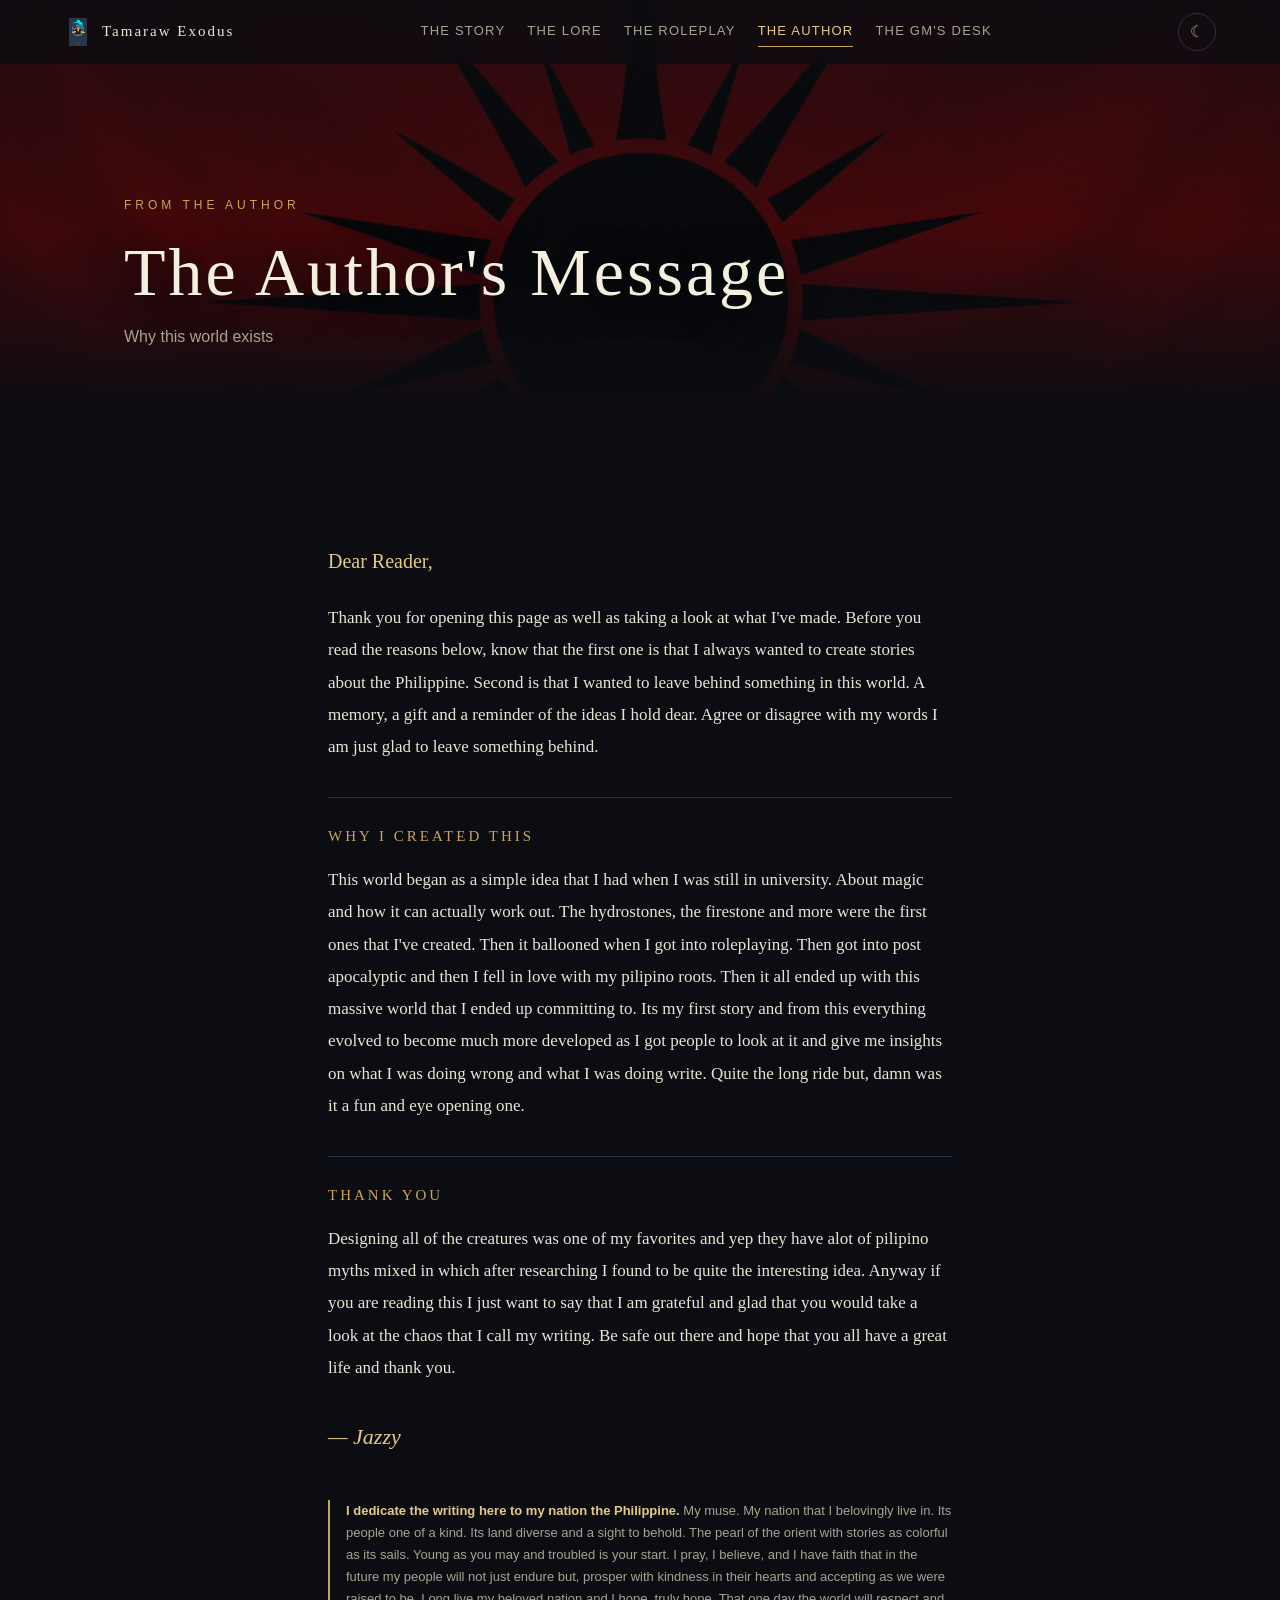
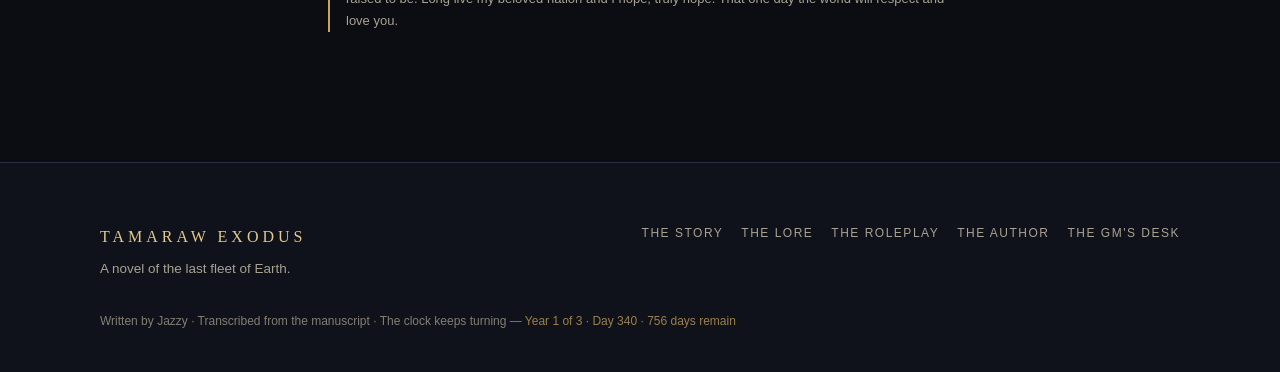
==== Roleplay application/author.html @ 1ed72dfd "Initial commit: Tamaraw Exodus website Static site with story reader (60 chapters), lore, roleplay, " ====
<!DOCTYPE html>
<html lang="en">
<head>
<meta charset="UTF-8">
<meta name="viewport" content="width=device-width, initial-scale=1.0">
<title>The Author's Message — Tamaraw Exodus</title>
<meta name="description" content="A message from the author of Tamaraw Exodus — why this world was created, and a thank-you to everyone who reads it.">
<link rel="icon" href="assets/img/cover.jpg">
<link rel="stylesheet" href="styles.css">
<script>try{if(localStorage.getItem('tx-theme')==='light')document.documentElement.setAttribute('data-theme','light')}catch(e){}</script>
</head>
<body>

<!-- ===================== NAV ===================== -->
<header class="site-nav" id="siteNav">
  <div class="nav-inner">
    <a class="brand" href="index.html">
      <img src="assets/img/cover.jpg" alt="" class="brand-mark">
      <span class="brand-name">Tamaraw&nbsp;Exodus</span>
    </a>
    <nav class="nav-links" id="navLinks" aria-label="Sections">
      <a href="story.html">The Story</a>
      <a href="lore.html">The Lore</a>
      <a href="rp.html">The Roleplay</a>
      <a href="author.html">The Author</a>
      <a href="gm.html">The GM's Desk</a>
    </nav>
    <div class="nav-controls">
      <button class="theme-btn" id="themeToggle" aria-label="Switch to light mode" title="Toggle light / dark">☾</button>
      <button class="nav-toggle" id="navToggle" aria-label="Toggle menu" aria-expanded="false">☰</button>
    </div>
  </div>
</header>

<!-- ===================== PAGE HERO ===================== -->
<section class="page-hero" id="top">
  <div class="page-bg" style="background-image:url('assets/img/concept-03.jpg')"></div>
  <div class="page-shade"></div>
  <div class="page-hero-inner">
    <p class="eyebrow reveal">From the author</p>
    <h1 class="page-title reveal">The Author's Message</h1>
    <p class="page-sub reveal">
      Why this world exists 
    </p>
  </div>
</section>

<!-- ===================== LETTER ===================== -->
<section class="section" id="letter">
  <div class="container">
    <div class="letter reveal">
      <p class="letter-greeting">Dear Reader,</p>

      <p class="letter-body">
        Thank you for opening this page as well as taking a look at what I've made. Before you read
        the reasons below, know that the first one is that I always wanted to create stories about the Philippine. 
		
		Second is that I wanted to leave behind something in this world. A memory, a gift and a reminder of the ideas
		I hold dear. 
		
		Agree or disagree with my words I am just glad to leave something behind. 
      </p>

      <h3 class="letter-heading">Why I Created This</h3>
      <p class="letter-body">
        This world began as a simple idea that I had when I was still in university. 	
		About magic and how it can actually work out. The hydrostones, the firestone and more were the first ones that I've created.
		Then it ballooned when I got into roleplaying. Then got into post apocalyptic and then I fell in love with my pilipino roots.
		Then it all ended up with this massive world that I ended up committing to. 
		
		Its my first story and from this everything evolved to become much more developed as I got people to look at it and give me insights
		on what I was doing wrong and what I was doing write. Quite the long ride but, damn was it a fun and eye opening one.
      </p>

      <h3 class="letter-heading">Thank You</h3>
      <p class="letter-body">
        Designing all of the creatures was one of my favorites and yep they have alot of pilipino myths mixed in which after researching
		I found to be quite the interesting idea. Anyway if you are reading this I just want to say that I am grateful and glad that you 
		would take a look at the chaos that I call my writing. Be safe out there and hope that you all have a great life and thank you. 
      </p>

      <p class="letter-sign">— Jazzy</p>

      <p class="letter-note">
        <strong>I dedicate the writing here to my nation the Philippine.</strong> My muse.
        My nation that I belovingly live in. Its people one of a kind. Its land diverse and 
		a sight to behold. The pearl of the orient with stories as colorful as its sails. 
		Young as you may and troubled is your start. I pray, I believe, and I have faith that 
		in the future my people will not just endure but, prosper with kindness in their hearts
		and accepting as we were raised to be. 
		
		Long live my beloved nation and I hope, truly hope. That one day the world will respect 
		and love you.
      </p>
    </div>
  </div>
</section>

<!-- ===================== FOOTER ===================== -->
<footer class="site-footer">
  <div class="container">
    <div class="footer-inner">
      <div>
        <p class="footer-brand">TAMARAW EXODUS</p>
        <p>A novel of the last fleet of Earth.</p>
      </div>
      <nav class="footer-nav" aria-label="Footer">
        <a href="story.html">The Story</a>
        <a href="lore.html">The Lore</a>
        <a href="rp.html">The Roleplay</a>
        <a href="author.html">The Author</a>
      <a href="gm.html">The GM's Desk</a>
      </nav>
    </div>
    <p class="footer-note">
      Written by Jazzy · Transcribed from the manuscript · The clock keeps turning —
      <span id="clockFoot">—</span>
    </p>
  </div>
</footer>

<script src="app.js"></script>
</body>
</html>
---- Roleplay application/styles.css ----
/* ============================================================
   TAMARAW EXODUS — showcase styles
   Dark cinematic theme. Serif display + system sans body.
   ============================================================ */

:root {
  --bg:        #0b0d12;
  --bg-soft:   #0f121a;
  --panel:     #141823;
  --panel-2:   #1a1f2c;
  --line:      #2a3142;
  --ink:       #e9e4d6;
  --ink-dim:   #a8a292;
  --gold:      #c8a45c;
  --gold-bright: #e3c98a;
  --teal:      #5b9d93;
  --ember:     #c06a44;
  --serif: "Georgia", "Palatino Linotype", "Times New Roman", serif;
  --sans: -apple-system, "Segoe UI", Roboto, Helvetica, Arial, sans-serif;
  --nav-h: 64px;
}

* { margin: 0; padding: 0; box-sizing: border-box; }

html { scroll-behavior: smooth; }

body {
  background: var(--bg);
  color: var(--ink);
  font-family: var(--sans);
  line-height: 1.7;
  -webkit-font-smoothing: antialiased;
  overflow-x: hidden;
}

img { display: block; max-width: 100%; }

a { color: inherit; text-decoration: none; }

::selection { background: var(--gold); color: #0b0d12; }

/* ---------------- nav ---------------- */
.site-nav {
  position: fixed;
  inset: 0 0 auto 0;
  height: var(--nav-h);
  z-index: 50;
  background: rgba(11, 13, 18, 0.72);
  backdrop-filter: blur(10px);
  -webkit-backdrop-filter: blur(10px);
  border-bottom: 1px solid transparent;
  transition: background .3s, border-color .3s;
}
.site-nav.scrolled {
  background: rgba(11, 13, 18, 0.92);
  border-bottom-color: var(--line);
}
.nav-inner {
  max-width: 1200px;
  margin: 0 auto;
  height: 100%;
  padding: 0 24px;
  display: flex;
  align-items: center;
  justify-content: space-between;
  gap: 16px;
}
.brand {
  display: flex;
  align-items: center;
  gap: 10px;
  font-family: var(--serif);
  letter-spacing: 2px;
  font-size: 15px;
  color: var(--ink);
}
.brand-mark { width: 28px; height: 28px; object-fit: contain; opacity: .9; }
.nav-links {
  display: flex;
  gap: 22px;
  align-items: center;
}
.nav-links a {
  font-size: 13px;
  letter-spacing: 1.2px;
  text-transform: uppercase;
  color: var(--ink-dim);
  transition: color .2s;
  padding: 4px 0;
  border-bottom: 1px solid transparent;
}
.nav-links a:hover { color: var(--gold-bright); }
.nav-links a.active { color: var(--gold-bright); border-bottom-color: var(--gold); }
.nav-toggle {
  display: none;
  background: none;
  border: 1px solid var(--line);
  color: var(--ink);
  font-size: 18px;
  padding: 6px 12px;
  border-radius: 6px;
  cursor: pointer;
}
.nav-controls {
  display: flex;
  align-items: center;
  gap: 10px;
}
.theme-btn {
  background: none;
  border: 1px solid var(--line);
  color: var(--ink-dim);
  border-radius: 50%;
  width: 38px;
  height: 38px;
  font-size: 16px;
  line-height: 1;
  cursor: pointer;
  display: flex;
  align-items: center;
  justify-content: center;
  transition: border-color .2s, color .2s, transform .2s;
}
.theme-btn:hover { border-color: var(--gold); color: var(--gold-bright); transform: rotate(20deg); }

/* ---------------- hero ---------------- */
.hero {
  position: relative;
  min-height: 100vh;
  display: flex;
  align-items: center;
  overflow: hidden;
}
.hero-bg {
  position: absolute;
  inset: 0;
  background-size: cover;
  background-position: center 30%;
  transform: scale(1.05);
  animation: heroZoom 24s ease-out forwards;
}
@keyframes heroZoom { to { transform: scale(1); } }
.hero-shade {
  position: absolute;
  inset: 0;
  background:
    linear-gradient(180deg, rgba(11,13,18,.55) 0%, rgba(11,13,18,.62) 40%, var(--bg) 96%),
    radial-gradient(1200px 600px at 50% 110%, rgba(200,164,92,.16), transparent 70%);
}
.hero-inner {
  position: relative;
  z-index: 2;
  max-width: 820px;
  margin: 0 auto;
  padding: calc(var(--nav-h) + 40px) 24px 80px;
  text-align: center;
}
.eyebrow {
  font-size: 12px;
  letter-spacing: 4px;
  text-transform: uppercase;
  color: var(--gold);
  margin-bottom: 22px;
}
.hero-title {
  font-family: var(--serif);
  font-weight: 400;
  font-size: clamp(44px, 9vw, 96px);
  line-height: 1.02;
  letter-spacing: 6px;
  color: #f4efdf;
  text-shadow: 0 4px 40px rgba(0,0,0,.6);
}
.hero-title em {
  font-style: italic;
  color: var(--gold-bright);
  letter-spacing: 2px;
}
.hero-sub {
  margin: 26px auto 0;
  max-width: 640px;
  color: var(--ink-dim);
  font-size: 16px;
}
.world-clock {
  margin: 34px auto 0;
  display: inline-flex;
  align-items: baseline;
  gap: 12px;
  padding: 10px 18px;
  border: 1px solid var(--line);
  border-radius: 999px;
  background: rgba(20, 24, 35, .55);
  backdrop-filter: blur(6px);
  -webkit-backdrop-filter: blur(6px);
}
.clock-label {
  font-size: 11px;
  letter-spacing: 2.5px;
  text-transform: uppercase;
  color: var(--ink-dim);
}
.clock-read {
  font-family: var(--serif);
  font-size: 15px;
  color: var(--gold-bright);
  letter-spacing: 1px;
}
.hero-actions {
  margin-top: 36px;
  display: flex;
  gap: 14px;
  justify-content: center;
  flex-wrap: wrap;
}
.btn {
  display: inline-block;
  padding: 13px 28px;
  font-size: 13px;
  letter-spacing: 2px;
  text-transform: uppercase;
  border-radius: 4px;
  transition: transform .2s, background .2s, color .2s;
}
.btn:hover { transform: translateY(-2px); }
.btn-gold {
  background: var(--gold);
  color: #14100a;
}
.btn-gold:hover { background: var(--gold-bright); }
.btn-ghost {
  border: 1px solid var(--line);
  color: var(--ink);
}
.btn-ghost:hover { border-color: var(--gold); color: var(--gold-bright); }
.hero-scroll {
  position: absolute;
  bottom: 22px;
  left: 50%;
  transform: translateX(-50%);
  z-index: 2;
  color: var(--ink-dim);
  font-size: 22px;
  animation: bob 2.4s ease-in-out infinite;
}
@keyframes bob { 0%,100% { transform: translate(-50%,0); } 50% { transform: translate(-50%,8px); } }

/* ---------------- page hero (inner pages) ---------------- */
.page-hero {
  position: relative;
  min-height: 46vh;
  display: flex;
  align-items: flex-end;
  padding-top: var(--nav-h);
  overflow: hidden;
}
.page-bg {
  position: absolute;
  inset: 0;
  background-size: cover;
  background-position: center 30%;
  transform: scale(1.05);
  animation: heroZoom 18s ease-out forwards;
}
.page-shade {
  position: absolute;
  inset: 0;
  background: linear-gradient(180deg, rgba(11,13,18,.78) 0%, rgba(11,13,18,.55) 55%, var(--bg) 100%);
}
.page-hero-inner {
  position: relative;
  z-index: 2;
  width: 100%;
  max-width: 1080px;
  margin: 0 auto;
  padding: 60px 24px 64px;
}
.page-title {
  font-family: var(--serif);
  font-weight: 400;
  font-size: clamp(40px, 6.5vw, 68px);
  line-height: 1.05;
  letter-spacing: 3px;
  color: #f4efdf;
  text-shadow: 0 4px 40px rgba(0,0,0,.6);
}
.page-sub {
  margin-top: 14px;
  max-width: 660px;
  color: var(--ink-dim);
  font-size: 16px;
}
.page-sub em { color: var(--gold-bright); font-style: italic; }
.page-hero .world-clock { margin-top: 22px; }

/* ---------------- doorway cards (home) ---------------- */
.door-grid {
  display: grid;
  grid-template-columns: repeat(auto-fit, minmax(260px, 1fr));
  gap: 22px;
}
.door {
  display: flex;
  flex-direction: column;
  background: linear-gradient(180deg, var(--panel), var(--panel-2));
  border: 1px solid var(--line);
  border-radius: 12px;
  padding: 34px 30px;
  transition: transform .25s, border-color .25s, box-shadow .25s;
}
.door:hover {
  transform: translateY(-6px);
  border-color: rgba(200,164,92,.5);
  box-shadow: 0 22px 50px rgba(0,0,0,.5);
}
.door-tag {
  font-size: 11px;
  letter-spacing: 3px;
  text-transform: uppercase;
  color: var(--teal);
}
.door h3 {
  font-family: var(--serif);
  font-weight: 400;
  font-size: 28px;
  color: var(--gold-bright);
  margin: 10px 0 12px;
}
.door p {
  color: var(--ink-dim);
  font-size: 14.5px;
  margin-bottom: 22px;
}
.door p em { color: var(--gold-bright); font-style: italic; }
.door-cta {
  margin-top: auto;
  font-size: 12px;
  letter-spacing: 2px;
  text-transform: uppercase;
  color: var(--gold);
  transition: color .2s;
}
.door:hover .door-cta { color: var(--gold-bright); }

/* in-lore link to the story page */
.era-link {
  color: var(--gold-bright);
  text-decoration: underline;
  text-underline-offset: 3px;
}
.era-link:hover { color: var(--gold); }

/* ---------------- home: about the world ---------------- */
.about-grid {
  display: grid;
  grid-template-columns: 1.2fr 1fr;
  gap: 44px;
  align-items: center;
}
.about-quote {
  margin: 0;
  padding: 26px 28px;
  border-left: 3px solid var(--gold);
  background: rgba(200, 164, 92, .07);
  border-radius: 0 10px 10px 0;
  font-family: var(--serif);
  font-style: italic;
  font-size: 16px;
  color: var(--ink);
}
.about-quote p { margin-bottom: 12px; }
.about-quote cite {
  display: block;
  font-style: normal;
  font-size: 12px;
  letter-spacing: 1.5px;
  text-transform: uppercase;
  color: var(--ink-dim);
}
@media (max-width: 860px) {
  .about-grid { grid-template-columns: 1fr; }
}

/* ---------------- author letter ---------------- */
.letter {
  max-width: 640px;
  margin: 0 auto;
  padding: 20px 8px;
}
.letter-greeting {
  font-family: var(--serif);
  font-size: 20px;
  color: var(--gold-bright);
  margin-bottom: 24px;
}
.letter-body {
  font-family: var(--serif);
  font-size: 17px;
  line-height: 1.9;
  color: var(--ink);
  margin-bottom: 20px;
}
.letter-heading {
  font-family: var(--serif);
  font-weight: 400;
  font-size: 15px;
  letter-spacing: 3px;
  text-transform: uppercase;
  color: var(--gold);
  margin: 34px 0 14px;
  padding-top: 26px;
  border-top: 1px solid var(--line);
}
.letter-sign {
  font-family: var(--serif);
  font-style: italic;
  font-size: 22px;
  color: var(--gold-bright);
  margin-top: 34px;
}
.letter-note {
  margin-top: 44px;
  font-size: 13px;
  color: var(--ink-dim);
  border-left: 2px solid var(--gold);
  padding-left: 16px;
}
.letter-note strong { color: var(--gold-bright); }
.letter-note code {
  font-family: ui-monospace, "Cascadia Code", Consolas, monospace;
  font-size: 12.5px;
  background: rgba(200, 164, 92, .12);
  border: 1px solid rgba(200, 164, 92, .25);
  border-radius: 4px;
  padding: 1px 6px;
  color: var(--gold-bright);
}

/* home: author teaser strip */
.author-strip {
  display: flex;
  align-items: center;
  justify-content: center;
  gap: 16px;
  flex-wrap: wrap;
  text-align: center;
  padding: 14px 6px;
}
.author-strip-mark {
  font-size: 20px;
  color: var(--gold);
}
.author-strip-text {
  font-family: var(--serif);
  font-style: italic;
  font-size: 15.5px;
  color: var(--ink-dim);
}
.author-strip-link {
  font-size: 12px;
  letter-spacing: 2px;
  text-transform: uppercase;
  color: var(--gold-bright);
  border-bottom: 1px solid rgba(200, 164, 92, .4);
  padding-bottom: 2px;
  transition: color .2s, border-color .2s;
}
.author-strip-link:hover { color: var(--gold); border-color: var(--gold); }

/* ---------------- sections ---------------- */
.section {
  padding: 110px 24px;
}
.section-dark {
  background:
    linear-gradient(180deg, var(--bg) 0%, var(--bg-soft) 14%, var(--bg-soft) 86%, var(--bg) 100%);
  border-top: 1px solid var(--line);
  border-bottom: 1px solid var(--line);
}
.container {
  max-width: 1080px;
  margin: 0 auto;
}
.kicker {
  font-size: 12px;
  letter-spacing: 4px;
  text-transform: uppercase;
  color: var(--gold);
  margin-bottom: 14px;
}
.section-title {
  font-family: var(--serif);
  font-weight: 400;
  font-size: clamp(30px, 4.6vw, 46px);
  line-height: 1.15;
  color: #f2edde;
  margin-bottom: 20px;
}
.lead {
  color: var(--ink-dim);
  font-size: 16px;
  max-width: 720px;
  margin-bottom: 48px;
}
.lead em { color: var(--gold-bright); font-style: italic; }

.card-grid {
  display: grid;
  grid-template-columns: repeat(auto-fit, minmax(280px, 1fr));
  gap: 22px;
}
.card {
  background: linear-gradient(180deg, var(--panel), var(--panel-2));
  border: 1px solid var(--line);
  border-radius: 10px;
  padding: 30px 28px;
  transition: transform .25s, border-color .25s, box-shadow .25s;
}
.card:hover {
  transform: translateY(-4px);
  border-color: rgba(200,164,92,.45);
  box-shadow: 0 18px 40px rgba(0,0,0,.45);
}
.card h3 {
  font-family: var(--serif);
  font-weight: 400;
  font-size: 22px;
  color: var(--gold-bright);
  margin-bottom: 12px;
}
.card p { color: var(--ink-dim); font-size: 14.5px; }

/* ---------------- timeline ---------------- */
.timeline {
  position: relative;
  margin-top: 12px;
  padding-left: 34px;
  border-left: 1px solid var(--line);
  display: grid;
  gap: 40px;
}
.era {
  position: relative;
}
.era::before {
  content: "";
  position: absolute;
  left: -41px;
  top: 8px;
  width: 13px;
  height: 13px;
  border-radius: 50%;
  background: var(--bg);
  border: 2px solid var(--gold);
}
.era-head {
  display: flex;
  align-items: baseline;
  gap: 14px;
  flex-wrap: wrap;
  margin-bottom: 10px;
}
.era-tag {
  font-size: 11px;
  letter-spacing: 2px;
  text-transform: uppercase;
  color: var(--bg);
  background: var(--gold);
  border-radius: 3px;
  padding: 3px 9px;
}
.era-head h3 {
  font-family: var(--serif);
  font-weight: 400;
  font-size: 24px;
  color: #f2edde;
}
.era-date {
  font-size: 12px;
  letter-spacing: 1.5px;
  color: var(--ink-dim);
}
.era-body { color: var(--ink-dim); font-size: 15px; max-width: 760px; margin-bottom: 12px; }
.era-reaction {
  font-size: 13.5px;
  color: var(--ink-dim);
  padding: 7px 14px;
  border-left: 2px solid var(--teal);
  background: rgba(91, 157, 147, .08);
  border-radius: 0 6px 6px 0;
  max-width: 760px;
  margin-top: 6px;
}
.era-reaction strong { color: var(--teal); letter-spacing: 1px; text-transform: uppercase; font-size: 11.5px; }

/* ---------------- scenario ---------------- */
.scenario-picker {
  display: flex;
  gap: 10px;
  flex-wrap: wrap;
  margin-bottom: 26px;
}
.scenario-btn {
  font-family: var(--sans);
  font-size: 12.5px;
  letter-spacing: 1.6px;
  text-transform: uppercase;
  color: var(--ink-dim);
  background: var(--panel);
  border: 1px solid var(--line);
  border-radius: 999px;
  padding: 10px 22px;
  cursor: pointer;
  transition: all .2s;
}
.scenario-btn:hover { color: var(--gold-bright); border-color: var(--gold); }
.scenario-btn.active {
  color: #14100a;
  background: var(--gold);
  border-color: var(--gold);
}
.scenario-card {
  display: grid;
  grid-template-columns: 1.4fr 1fr;
  gap: 30px;
  align-items: start;
  background: linear-gradient(160deg, var(--panel), var(--panel-2));
  border: 1px solid var(--line);
  border-radius: 12px;
  padding: 36px;
  transition: opacity .25s;
}
.scenario-card.swapping { opacity: .35; }
.scenario-era {
  font-size: 11.5px;
  letter-spacing: 2.5px;
  text-transform: uppercase;
  color: var(--teal);
}
.scenario-state h3 {
  font-family: var(--serif);
  font-weight: 400;
  font-size: 28px;
  color: var(--gold-bright);
  margin: 6px 0 16px;
}
.scenario-state ul {
  list-style: none;
  display: grid;
  gap: 10px;
}
.scenario-state li {
  position: relative;
  padding-left: 20px;
  color: var(--ink-dim);
  font-size: 14.5px;
}
.scenario-state li::before {
  content: "◆";
  position: absolute;
  left: 0;
  top: 2px;
  font-size: 9px;
  color: var(--gold);
}
.scenario-note {
  font-family: var(--serif);
  font-style: italic;
  font-size: 15px;
  color: var(--ink);
  background: rgba(200, 164, 92, .07);
  border: 1px dashed rgba(200, 164, 92, .35);
  border-radius: 10px;
  padding: 20px;
}

/* ---------------- nations / maps ---------------- */
.map-figure {
  margin: 10px 0 46px;
}
.map-figure img {
  width: 100%;
  border-radius: 10px;
  border: 1px solid var(--line);
}
.map-figure figcaption {
  margin-top: 10px;
  font-size: 12.5px;
  letter-spacing: 1px;
  color: var(--ink-dim);
  font-style: italic;
}
.faction-emblem {
  width: 64px;
  height: 64px;
  object-fit: contain;
  margin-bottom: 16px;
  opacity: .92;
}
.faction-scale {
  margin-top: 14px;
  font-size: 12.5px !important;
  color: var(--teal) !important;
}
.faction-scale strong { letter-spacing: 1px; text-transform: uppercase; font-size: 11px; }

/* ---------------- characters ---------------- */
.char-grid {
  display: grid;
  grid-template-columns: repeat(auto-fit, minmax(240px, 1fr));
  gap: 22px;
}
.char-card {
  background: var(--panel);
  border: 1px solid var(--line);
  border-radius: 10px;
  overflow: hidden;
  transition: transform .25s, border-color .25s;
}
.char-card:hover { transform: translateY(-4px); border-color: rgba(200,164,92,.45); }
.char-card img { width: 100%; aspect-ratio: 16/10; object-fit: cover; }
.char-placeholder {
  width: 100%;
  aspect-ratio: 16/10;
  display: flex;
  align-items: center;
  justify-content: center;
  font-family: var(--serif);
  font-size: 64px;
  color: rgba(200, 164, 92, .5);
  background:
    radial-gradient(400px 200px at 50% 0%, rgba(200, 164, 92, .12), transparent 70%),
    var(--panel-2);
  border-bottom: 1px solid var(--line);
}
.char-card figcaption { padding: 20px 22px 24px; }
.char-card h3 {
  font-family: var(--serif);
  font-weight: 400;
  font-size: 19px;
  color: var(--gold-bright);
  margin-bottom: 8px;
}
.char-card p { color: var(--ink-dim); font-size: 13.5px; }

/* ---------------- mythos ---------------- */
.card.myth img {
  width: 100%;
  aspect-ratio: 4/3;
  object-fit: cover;
  border-radius: 6px;
  margin-bottom: 18px;
}

/* ---------------- gallery ---------------- */
.gallery {
  display: grid;
  grid-template-columns: repeat(auto-fill, minmax(200px, 1fr));
  gap: 14px;
}
.g-item {
  border: 1px solid var(--line);
  border-radius: 8px;
  overflow: hidden;
  background: none;
  padding: 0;
  cursor: zoom-in;
  transition: transform .2s, border-color .2s;
}
.g-item:hover { transform: scale(1.03); border-color: var(--gold); }
.g-item img { width: 100%; aspect-ratio: 4/3; object-fit: cover; }

/* ---------------- codex ---------------- */
.codex-intro {
  display: grid;
  grid-template-columns: 260px 1fr;
  gap: 34px;
  align-items: start;
  margin-bottom: 44px;
}
.codex-cover {
  width: 100%;
  border-radius: 8px;
  border: 1px solid var(--line);
  box-shadow: 0 24px 60px rgba(0,0,0,.55);
}
.codex-text p { color: var(--ink-dim); font-size: 15px; margin-bottom: 16px; }
.codex-note {
  border-left: 2px solid var(--gold);
  padding-left: 16px;
  font-size: 13.5px !important;
}
.codex-note strong { color: var(--gold-bright); }
.codex-grid { grid-template-columns: repeat(auto-fill, minmax(150px, 1fr)); }
.codex-grid .g-item img { aspect-ratio: 9/16; }

/* ---------------- chapters / reader ---------------- */
.reader-toolbar {
  display: flex;
  align-items: center;
  justify-content: center;
  gap: 12px;
  max-width: 760px;
  margin: 0 auto 18px;
  padding: 12px 18px;
  background: var(--panel);
  border: 1px solid var(--line);
  border-radius: 999px;
}
.reader-label {
  font-size: 11px;
  letter-spacing: 2px;
  text-transform: uppercase;
  color: var(--ink-dim);
  margin-right: 4px;
}
.font-btn {
  background: none;
  border: 1px solid var(--line);
  color: var(--ink);
  border-radius: 6px;
  padding: 4px 14px;
  cursor: pointer;
  font-family: var(--serif);
  font-size: 15px;
  transition: border-color .2s, color .2s;
}
.font-btn:hover { border-color: var(--gold); color: var(--gold-bright); }
.font-size {
  min-width: 46px;
  text-align: center;
  font-size: 13px;
  font-family: var(--serif);
  color: var(--gold-bright);
}
.chapter-selector {
  max-width: 760px;
  margin: 0 auto 26px;
  display: flex;
  align-items: center;
  gap: 12px;
  justify-content: center;
}
.cs-label {
  font-size: 11px;
  text-transform: uppercase;
  letter-spacing: 1.5px;
  color: var(--ink-dim);
  white-space: nowrap;
}
.cs-select {
  flex: 1;
  max-width: 400px;
  padding: 10px 14px;
  background: var(--panel);
  border: 1px solid var(--line);
  border-radius: 8px;
  color: var(--ink);
  font-size: 14px;
  font-family: var(--serif);
  cursor: pointer;
  transition: border-color .2s;
}
.cs-select:hover, .cs-select:focus {
  border-color: var(--gold);
  outline: none;
}
.cs-count {
  font-size: 12px;
  color: var(--ink-dim);
  white-space: nowrap;
}
[data-theme="light"] .cs-select { background: #fff; border-color: #d6cdb8; color: #2a2520; }
.chapters {
  display: grid;
  gap: 34px;
  max-width: 760px;
  margin: 0 auto;
  font-size: 17px;
}
.chapter-nav {
  max-width: 760px;
  margin: 26px auto 0;
  display: flex;
  gap: 14px;
}
.cn-btn {
  font-size: 12px;
  letter-spacing: 1.8px;
  text-transform: uppercase;
  background: var(--panel);
  border: 1px solid var(--line);
  color: var(--ink);
  border-radius: 8px;
  padding: 12px 22px;
  cursor: pointer;
  transition: all .2s;
}
.cn-btn:hover:not(:disabled) { border-color: var(--gold); color: var(--gold-bright); }
.cn-btn:disabled { opacity: .35; cursor: default; }
.cn-next { margin-left: auto; }
.chapter-head {
  border-bottom: 1px solid var(--line);
  padding-bottom: 18px;
  margin-bottom: 26px;
}
.chapter-tag {
  font-size: 11px;
  letter-spacing: 3px;
  text-transform: uppercase;
  color: var(--teal);
}
.chapter-head h3 {
  font-family: var(--serif);
  font-weight: 400;
  font-size: 34px;
  color: var(--gold-bright);
  margin-top: 6px;
}
.chapter-body p {
  font-family: var(--serif);
  line-height: 1.85;
  color: var(--ink);
  margin-bottom: 20px;
}
.codex-text code {
  font-family: ui-monospace, "Cascadia Code", Consolas, monospace;
  font-size: 13px;
  background: rgba(200, 164, 92, .12);
  border: 1px solid rgba(200, 164, 92, .25);
  border-radius: 4px;
  padding: 1px 6px;
  color: var(--gold-bright);
}

/* ---------------- footer ---------------- */
.site-footer {
  border-top: 1px solid var(--line);
  padding: 60px 24px 40px;
  background: var(--bg-soft);
}
.footer-inner {
  display: flex;
  justify-content: space-between;
  gap: 30px;
  flex-wrap: wrap;
  margin-bottom: 30px;
}
.footer-brand {
  font-family: var(--serif);
  letter-spacing: 4px;
  color: var(--gold-bright);
  margin-bottom: 8px;
}
.footer-inner p:not(.footer-brand) { color: var(--ink-dim); font-size: 13.5px; }
.footer-nav {
  display: flex;
  gap: 18px;
  flex-wrap: wrap;
}
.footer-nav a {
  font-size: 12px;
  letter-spacing: 1.5px;
  text-transform: uppercase;
  color: var(--ink-dim);
}
.footer-nav a:hover { color: var(--gold-bright); }
.footer-note {
  color: var(--ink-dim);
  font-size: 12px;
  opacity: .75;
}
.footer-note span { color: var(--gold); }

/* ---------------- lightbox ---------------- */
.lightbox {
  position: fixed;
  inset: 0;
  z-index: 100;
  background: rgba(8, 9, 13, .94);
  display: flex;
  align-items: center;
  justify-content: center;
  padding: 40px;
}
.lightbox[hidden] { display: none; }
.lb-img {
  max-width: min(92vw, 1200px);
  max-height: 86vh;
  object-fit: contain;
  border-radius: 4px;
  box-shadow: 0 30px 80px rgba(0,0,0,.7);
}
.lb-close, .lb-prev, .lb-next {
  position: absolute;
  background: rgba(20,24,35,.8);
  border: 1px solid var(--line);
  color: var(--ink);
  font-size: 20px;
  cursor: pointer;
  border-radius: 50%;
  width: 46px;
  height: 46px;
  display: flex;
  align-items: center;
  justify-content: center;
  transition: all .2s;
}
.lb-close:hover, .lb-prev:hover, .lb-next:hover { color: var(--gold-bright); border-color: var(--gold); }
.lb-close { top: 22px; right: 22px; }
.lb-prev { left: 18px; top: 50%; transform: translateY(-50%); font-size: 26px; }
.lb-next { right: 18px; top: 50%; transform: translateY(-50%); font-size: 26px; }

/* ---------------- reveal ---------------- */
.reveal {
  opacity: 0;
  transform: translateY(22px);
  transition: opacity .7s ease, transform .7s ease;
}
.reveal.visible {
  opacity: 1;
  transform: none;
}

/* ---------------- responsive ---------------- */
@media (max-width: 860px) {
  .section { padding: 80px 20px; }
  .nav-links {
    position: fixed;
    top: var(--nav-h);
    left: 0;
    right: 0;
    flex-direction: column;
    align-items: stretch;
    background: rgba(11,13,18,.97);
    border-bottom: 1px solid var(--line);
    padding: 10px 24px 18px;
    gap: 6px;
    display: none;
  }
  .nav-links.open { display: flex; }
  .nav-links a { padding: 10px 4px; border-bottom: 1px solid var(--line); }
  .nav-toggle { display: block; }
  .scenario-card { grid-template-columns: 1fr; }
  .codex-intro { grid-template-columns: 1fr; }
  .codex-cover { max-width: 240px; }
  .hero-title { letter-spacing: 3px; }
}

/* ---------------- light theme ---------------- */
/* The site defaults to dark ("night"). Setting <html data-theme="light"> switches to a
   warm parchment palette. Full-bleed heroes (art photos) keep their cinematic dark
   treatment in both themes; only the page chrome and content switch. */

[data-theme="light"] {
  --bg:          #f4efe3;
  --bg-soft:     #ede6d6;
  --panel:       #fbf7ec;
  --panel-2:     #f2ebdc;
  --line:        #d9cfb9;
  --ink:         #2b251a;
  --ink-dim:     #6d6452;
  --gold:        #a67c2e;
  --gold-bright: #8a6422;
  --teal:        #3f7d74;
  --ember:       #b25a35;
}

[data-theme="light"] .site-nav { background: rgba(244, 239, 227, .82); }
[data-theme="light"] .site-nav.scrolled { background: rgba(244, 239, 227, .95); border-bottom-color: var(--line); }
[data-theme="light"] .section-title { color: #2b251a; }
[data-theme="light"] .era-tag { color: #2a2418; }
[data-theme="light"] .char-placeholder { color: rgba(166, 124, 46, .45); }

/* full-bleed heroes keep their dark, cinematic look in light mode */
[data-theme="light"] .hero .eyebrow,
[data-theme="light"] .page-hero .eyebrow { color: #c8a45c; }
[data-theme="light"] .hero-title { color: #f4efdf; }
[data-theme="light"] .hero-title em { color: #e3c98a; }
[data-theme="light"] .hero-sub { color: #b5af9f; }
[data-theme="light"] .page-title { color: #f4efdf; }
[data-theme="light"] .page-sub { color: #b5af9f; }
[data-theme="light"] .btn-gold { background: #c8a45c; color: #14100a; }
[data-theme="light"] .btn-gold:hover { background: #e3c98a; }
[data-theme="light"] .btn-ghost { border-color: #2a3142; color: #e9e4d6; }
[data-theme="light"] .btn-ghost:hover { border-color: #c8a45c; color: #e3c98a; }
[data-theme="light"] .world-clock { background: rgba(20, 24, 35, .6); border-color: #2a3142; }
[data-theme="light"] .clock-label { color: #a8a292; }
[data-theme="light"] .clock-read { color: #e3c98a; }

/* ============================================================
   THE GM'S DESK (gm.html)
   ============================================================ */
.desk-container { max-width: 860px; }
.desk-grid {
  display: grid;
  grid-template-columns: repeat(auto-fit, minmax(220px, 1fr));
  gap: 16px;
  margin-bottom: 4px;
}
.field { display: block; margin-bottom: 18px; }
.field-wide { grid-column: 1 / -1; }
.field-label {
  display: block;
  font-size: 11px;
  letter-spacing: 2px;
  text-transform: uppercase;
  color: var(--ink-dim);
  margin-bottom: 7px;
}
.field input,
.field select,
.field textarea {
  width: 100%;
  background: var(--panel);
  border: 1px solid var(--line);
  border-radius: 4px;
  color: var(--ink);
  font-family: var(--sans);
  font-size: 15px;
  padding: 11px 13px;
  transition: border-color .2s;
}
.field input:focus,
.field select:focus,
.field textarea:focus {
  outline: none;
  border-color: var(--gold);
}
.field textarea { resize: vertical; line-height: 1.6; }
.desk-actions {
  display: flex;
  gap: 12px;
  flex-wrap: wrap;
  margin: 6px 0 10px;
}
.btn { border: none; cursor: pointer; }
.btn-primary {
  background: var(--gold);
  color: #14100a;
}
.btn-primary:hover { background: var(--gold-bright); }
.btn-small {
  padding: 8px 16px;
  font-size: 11px;
  letter-spacing: 1.5px;
  border: 1px solid var(--line);
  color: var(--ink);
  background: transparent;
  border-radius: 4px;
  cursor: pointer;
  transition: border-color .2s, color .2s;
}
.btn-small:hover { border-color: var(--gold); color: var(--gold-bright); }
.btn:disabled { opacity: .5; cursor: wait; }
.desk-note {
  font-size: 13px;
  color: var(--ink-dim);
  margin-top: 8px;
}
.desk-status {
  font-size: 14px;
  color: var(--ink-dim);
  min-height: 1.4em;
  margin-top: 10px;
}
.desk-status.ok { color: var(--teal); }
.desk-status.err { color: var(--ember); }
.gm-out {
  border: 1px solid var(--line);
  border-radius: 6px;
  padding: 18px;
  background: var(--bg-soft);
  margin-top: 6px;
}
.ledger, .chronicle { display: flex; flex-direction: column; gap: 14px; }
.ledger-empty { color: var(--ink-dim); font-style: italic; }
.ledger-item {
  background: var(--panel);
  border: 1px solid var(--line);
  border-left: 3px solid var(--ember);
  border-radius: 6px;
  padding: 16px 18px;
}
.ledger-head {
  display: flex;
  justify-content: space-between;
  align-items: baseline;
  gap: 12px;
  flex-wrap: wrap;
  margin-bottom: 8px;
}
.ledger-due {
  font-size: 12px;
  letter-spacing: 1px;
  text-transform: uppercase;
  color: var(--gold);
  white-space: nowrap;
}
.ledger-effect {
  font-family: var(--serif);
  font-size: 14px;
  line-height: 1.7;
  white-space: pre-wrap;
  color: var(--ink);
  margin-bottom: 12px;
}
.chronicle-entry {
  background: var(--panel);
  border: 1px solid var(--line);
  border-left: 3px solid var(--teal);
  border-radius: 6px;
  padding: 14px 18px;
}
.chronicle-day {
  font-size: 12px;
  letter-spacing: 1.5px;
  text-transform: uppercase;
  color: var(--teal);
}
.chronicle-entry p {
  font-family: var(--serif);
  font-size: 15px;
  line-height: 1.7;
  margin-top: 4px;
}
.desk-secret {
  margin-top: 3em;
  border: 1px dashed var(--line);
  border-radius: 6px;
  padding: 16px 18px;
}
.desk-secret summary {
  cursor: pointer;
  font-size: 12px;
  letter-spacing: 2px;
  text-transform: uppercase;
  color: var(--ink-dim);
}
.desk-secret summary:hover { color: var(--gold); }
.desk-secret .desk-grid { margin-top: 16px; }

[data-theme="light"] .field input,
[data-theme="light"] .field select,
[data-theme="light"] .field textarea {
  background: #f4efe2;
  border-color: #d6cdb8;
  color: #241f16;
}
[data-theme="light"] .ledger-item,
[data-theme="light"] .chronicle-entry { background: #f4efe2; border-color: #d6cdb8; }
[data-theme="light"] .gm-out { background: #faf6ea; border-color: #d6cdb8; }
[data-theme="light"] .desk-secret { border-color: #d6cdb8; }
[data-theme="light"] .btn-small { border-color: #2a3142; color: #241f16; }
[data-theme="light"] .btn-small:hover { border-color: #c8a45c; color: #8a6d2f; }

/* ---------------- world-state banner (rp.html) ---------------- */
.world-banner {
  border-bottom: 1px solid var(--line);
  background: var(--bg-soft);
}
.world-banner-inner {
  display: flex;
  gap: 32px;
  flex-wrap: wrap;
  align-items: baseline;
  padding: 14px 0;
}
.wb-item { display: flex; flex-direction: column; gap: 1px; }
.wb-label {
  font-size: 10px;
  letter-spacing: 2px;
  text-transform: uppercase;
  color: var(--ink-dim);
}
.wb-value {
  font-family: var(--serif);
  font-size: 14px;
  color: var(--gold-bright);
}
.wb-latest { flex: 1; min-width: 220px; }
.wb-latest .wb-value { color: var(--ink); font-style: italic; }

[data-theme="light"] .world-banner { background: #f4efe2; border-bottom-color: #d6cdb8; }

/* ---- Move submission form ---- */
.move-form {
  background: var(--card);
  border: 1px solid var(--border);
  border-radius: 10px;
  padding: 2rem;
  margin-top: 1.5rem;
}

.mf-status {
  margin-top: 1rem;
  padding: .75rem 1rem;
  border-radius: 6px;
  font-size: .9rem;
  line-height: 1.5;
}

.mf-success {
  background: rgba(72, 199, 142, .12);
  border: 1px solid rgba(72, 199, 142, .3);
  color: #5fda9e;
}

.mf-error {
  background: rgba(220, 80, 80, .12);
  border: 1px solid rgba(220, 80, 80, .3);
  color: #e87070;
}

[data-theme="light"] .mf-success {
  background: rgba(34, 120, 80, .08);
  border-color: rgba(34, 120, 80, .2);
  color: #2a7a4a;
}

[data-theme="light"] .mf-error {
  background: rgba(200, 50, 50, .08);
  border-color: rgba(200, 50, 50, .2);
  color: #b33;
}

[data-theme="light"] .move-form { background: #fff; border-color: #d6cdb8; }
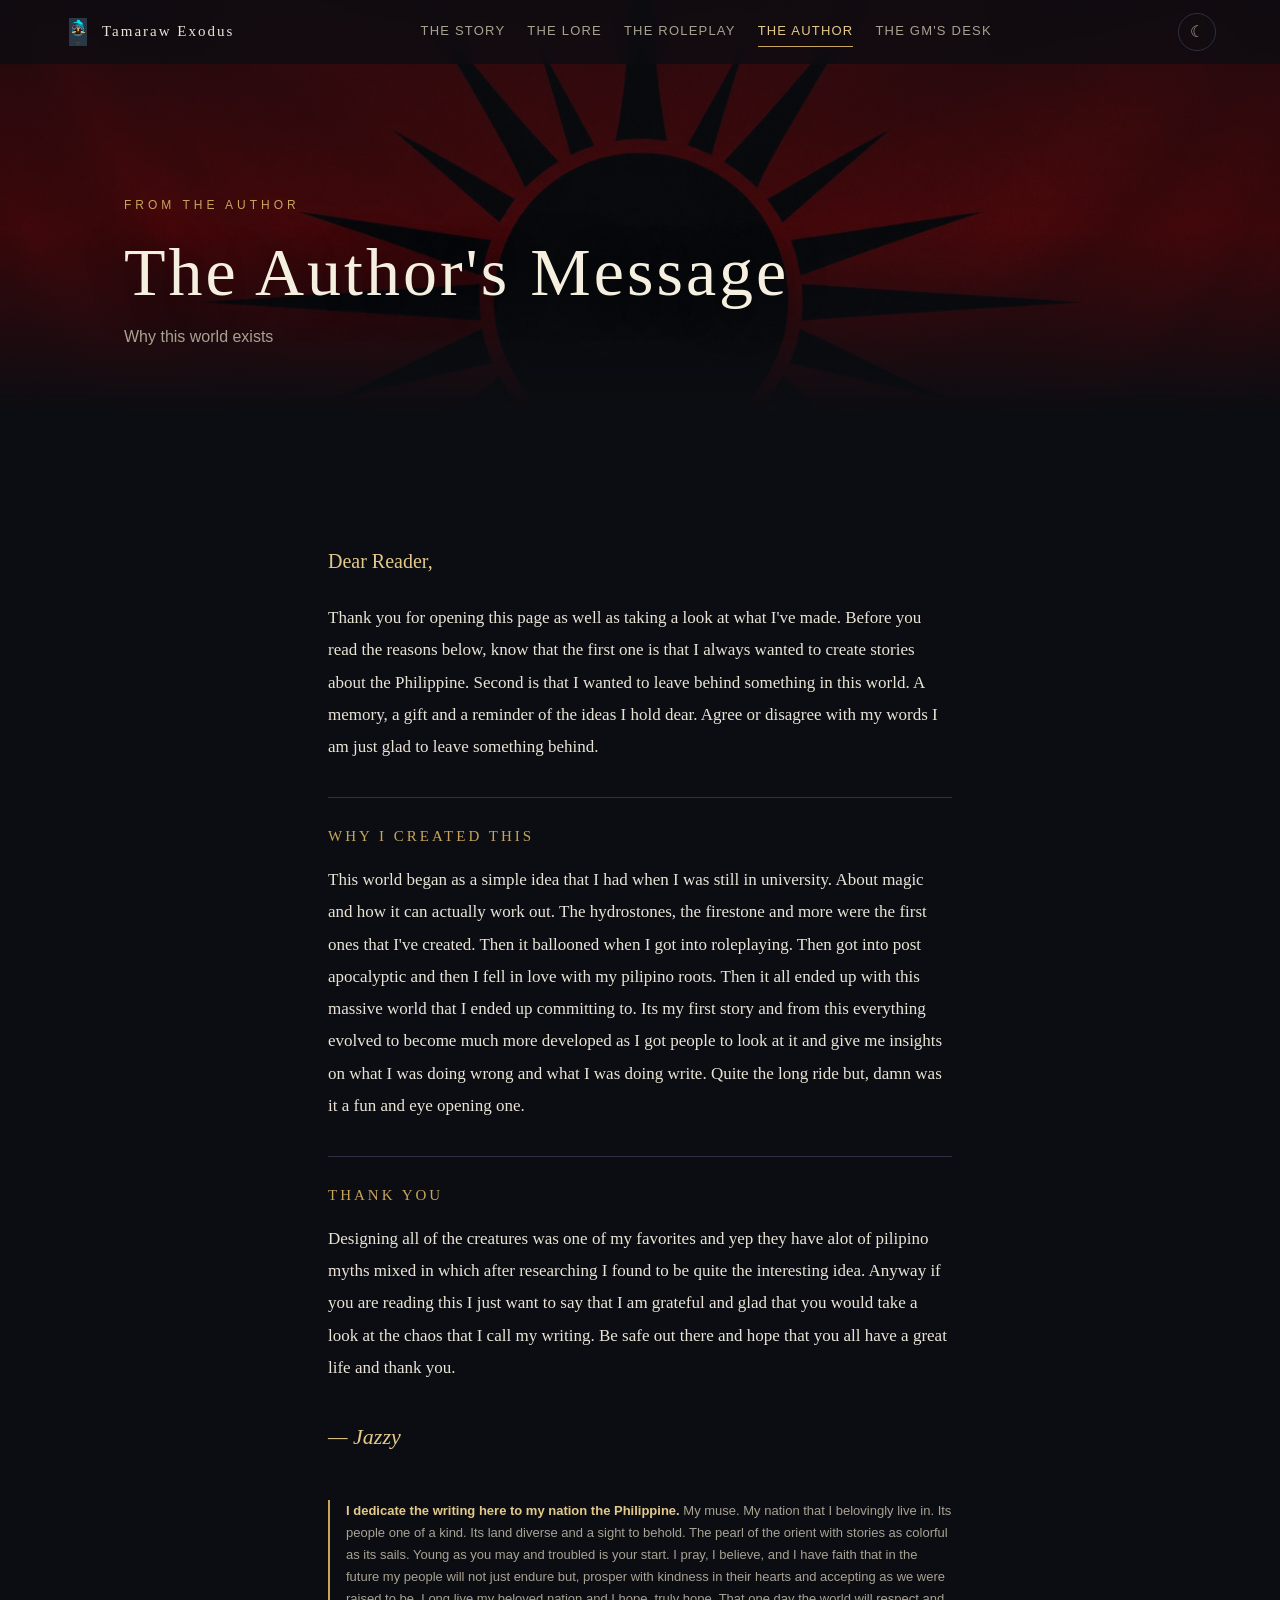
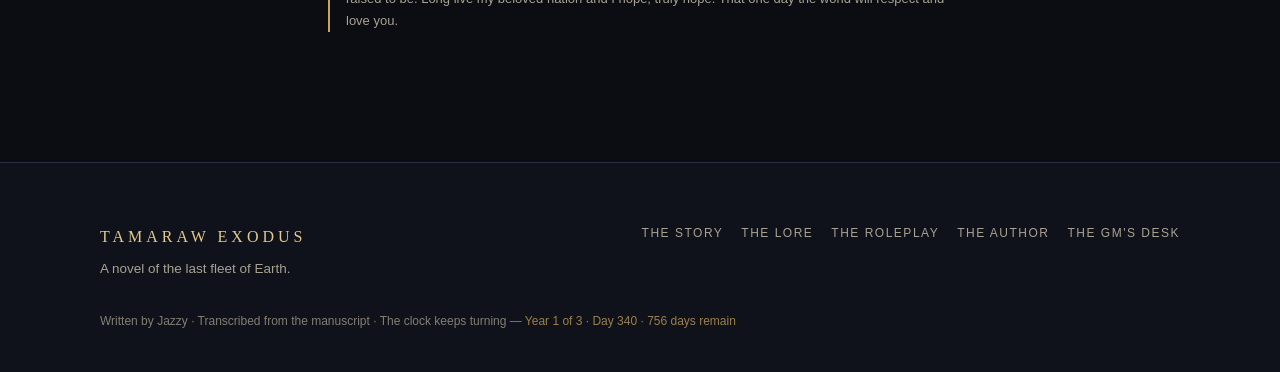
==== commit 3e5d766c: "Add favicon, manifest, and Open Graph meta tags - SVG favicon with ship silhouette - Web manifest fo" ====
--- a/Roleplay application/author.html
+++ b/Roleplay application/author.html
@@ -5,7 +5,16 @@
 <meta name="viewport" content="width=device-width, initial-scale=1.0">
 <title>The Author's Message — Tamaraw Exodus</title>
 <meta name="description" content="A message from the author of Tamaraw Exodus — why this world was created, and a thank-you to everyone who reads it.">
-<link rel="icon" href="assets/img/cover.jpg">
+<link rel="icon" type="image/svg+xml" href="favicon.svg">
+<link rel="manifest" href="manifest.webmanifest">
+<meta name="theme-color" content="#0c1220">
+<meta property="og:title" content="The Author's Message — Tamaraw Exodus">
+<meta property="og:description" content="A message from the author — why this world was created, and a thank-you to everyone who reads it.">
+<meta property="og:image" content="assets/img/cover.jpg">
+<meta property="og:type" content="website">
+<meta name="twitter:card" content="summary_large_image">
+<meta name="twitter:title" content="The Author's Message — Tamaraw Exodus">
+<meta name="twitter:image" content="assets/img/cover.jpg">
 <link rel="stylesheet" href="styles.css">
 <script>try{if(localStorage.getItem('tx-theme')==='light')document.documentElement.setAttribute('data-theme','light')}catch(e){}</script>
 </head>
